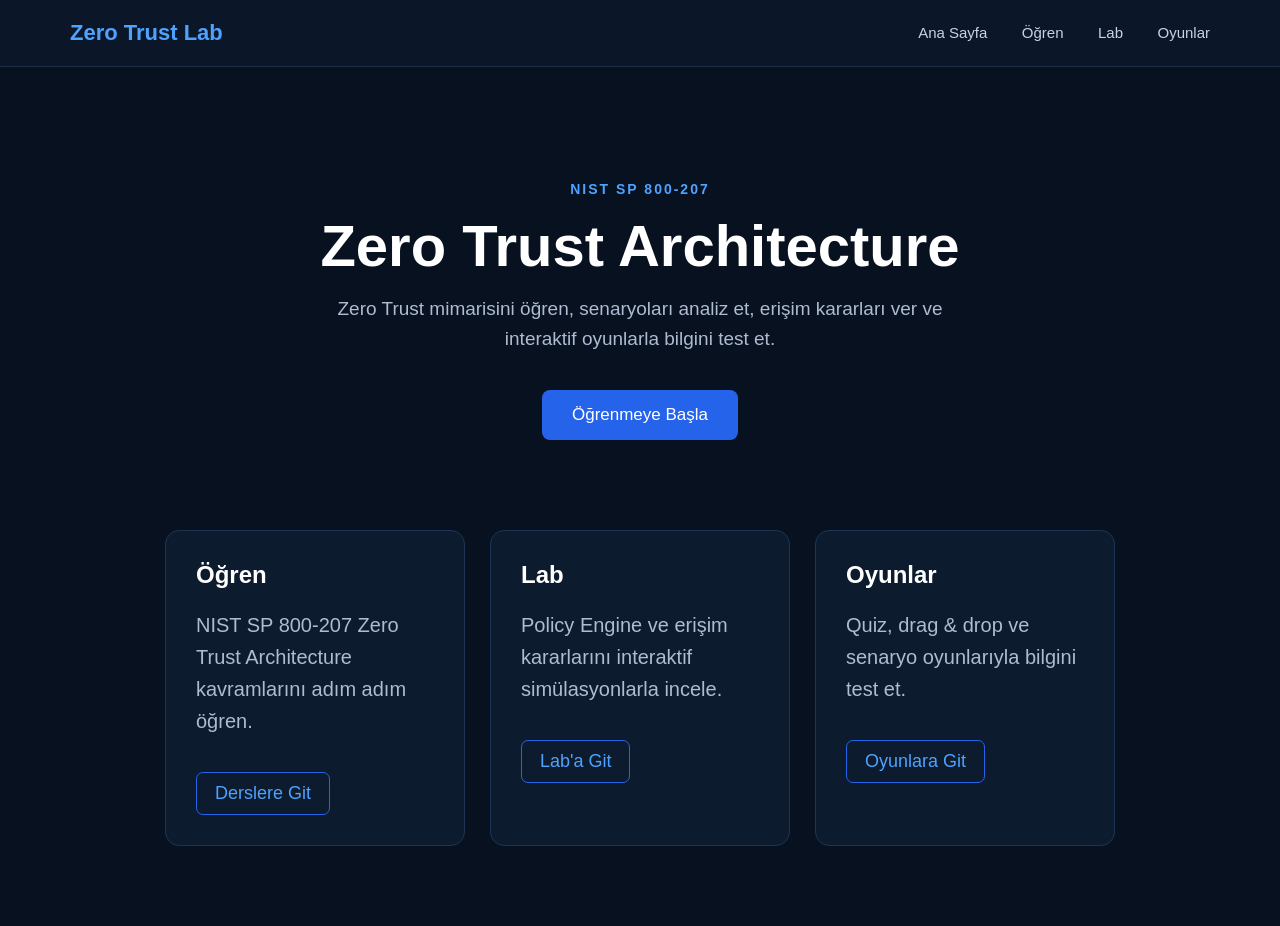
==== index.html @ 0c97331a "Initial Zero Trust Lab project" ====
<!DOCTYPE html>

<!--
    Bu dosya Zero Trust Lab uygulamamızın ana sayfasıdır.
    HTML, web sayfasının içeriğini ve yapısını oluşturur.
-->

<html lang="tr">

<head>

    <!-- Türkçe karakter desteği -->
    <meta charset="UTF-8">

    <!-- Mobil cihazlarda düzgün görünüm -->
    <meta name="viewport" content="width=device-width, initial-scale=1.0">

    <!-- Tarayıcı sekmesindeki isim -->
    <title>Zero Trust Lab</title>

    <!--
        HTML dosyamızı CSS dosyamıza bağlıyoruz.

        href="style.css"
        demek:

        Bu sayfanın tasarımını style.css dosyasından al.
    -->
    <link rel="stylesheet" href="style.css">

</head>

<body>

   <body>

    <!-- Üst menü -->
    <header class="navbar">

        <!-- Site logosu / adı -->
        <div class="logo">
            Zero Trust Lab
        </div>

        <!-- Menü bağlantıları -->
        <nav>
            <a href="index.html">Ana Sayfa</a>
            <a href="learn.html">Öğren</a>
            <a href="#">Lab</a>
            <a href="#">Oyunlar</a>
        </nav>

    </header>


    <!-- Ana giriş bölümü -->
    <main>

        <section class="hero">

            <!-- Küçük üst başlık -->
            <p class="hero-label">
                NIST SP 800-207
            </p>

            <!-- Ana başlık -->
            <h1>
                Zero Trust Architecture
            </h1>

            <!-- Açıklama -->
            <p class="hero-description">
                Zero Trust mimarisini öğren,
                senaryoları analiz et,
                erişim kararları ver
                ve interaktif oyunlarla bilgini test et.
            </p>

            <!-- Başlama butonu -->
            <button class="start-button">
                Öğrenmeye Başla
            </button>

        </section>


        <!-- Özellik kartları -->
        <section class="cards">

            <!-- Öğren kartı -->
            <div class="card">

                <h2>Öğren</h2>

                <p>
                    NIST SP 800-207 Zero Trust Architecture
                    kavramlarını adım adım öğren.
                </p>

                <button>
                    Derslere Git
                </button>

            </div>


            <!-- Lab kartı -->
            <div class="card">

                <h2>Lab</h2>

                <p>
                    Policy Engine ve erişim kararlarını
                    interaktif simülasyonlarla incele.
                </p>

                <button>
                    Lab'a Git
                </button>

            </div>


            <!-- Oyunlar kartı -->
            <div class="card">

                <h2>Oyunlar</h2>

                <p>
                    Quiz, drag & drop ve senaryo
                    oyunlarıyla bilgini test et.
                </p>

                <button>
                    Oyunlara Git
                </button>

            </div>

        </section>

    </main>
    <!--
   

</body>
</body>

</html>
---- style.css ----
/*
    Bu dosya web sitemizin tasarımını kontrol eder.

    CSS ile:
    - renkleri
    - yazı tiplerini
    - boyutları
    - boşlukları
    - butonları
    - sayfa yerleşimini

    değiştirebiliriz.
*/


/*
    body = sayfanın tamamı.

    Burada bütün sayfanın temel görünümünü değiştiriyoruz.
*/
body {

    /*
        Tarayıcının varsayılan kenar boşluğunu kaldırıyoruz.
    */
    margin: 0;

    /*
        Yazı tipi belirliyoruz.
    */
    font-family: Arial, sans-serif;

    /*
        Arka plan rengini koyu yapıyoruz.
    */
    background-color: #0b1120;

    /*
        Yazı rengini beyaz yapıyoruz.
    */
    color: white;

    /*
        Yazıları ortalıyoruz.
    */
    text-align: center;
}


/*
    Ana başlığımızın görünümü.
*/
h1 {

    /*
        Başlığın yazı boyutu.
    */
    font-size: 50px;

    /*
        Üstten biraz boşluk bırakıyoruz.
    */
    margin-top: 150px;
}


/*
    Paragraf tasarımı.
*/
p {

    /*
        Normal yazıdan biraz daha büyük.
    */
    font-size: 20px;

    /*
        Açık gri bir renk.
    */
    color: #b6c2d9;
}


/*
    Bütün button etiketlerini etkiler.
*/
button {

    /*
        Butonun içindeki boşluk.
    */
    padding: 15px 30px;

    /*
        Yazı büyüklüğü.
    */
    font-size: 18px;

    /*
        Buton arka planı.
    */
    background-color: #2563eb;

    /*
        Buton yazısı beyaz.
    */
    color: white;

    /*
        Varsayılan çerçeveyi kaldırıyoruz.
    */
    border: none;

    /*
        Köşeleri yuvarlatıyoruz.
    */
    border-radius: 8px;

    /*
        Mouse butonun üzerine gelince
        el işareti görünür.
    */
    cursor: pointer;
}

/*
    Tüm elementlerde boyut hesaplamasını
    daha düzenli hale getirir.
*/
* {
    box-sizing: border-box;
}


/*
    Sayfanın genel ayarları
*/
body {
    margin: 0;
    font-family: Arial, sans-serif;
    background-color: #07111f;
    color: white;
}


/*
    Üst menü
*/
.navbar {

    /*
        İçindeki elemanları yatay hizalar.
    */
    display: flex;

    /*
        Logo solda,
        menü sağda olur.
    */
    justify-content: space-between;

    /*
        Dikey olarak ortalar.
    */
    align-items: center;

    /*
        İç boşluk.
    */
    padding: 20px 70px;

    /*
        Hafif koyu arka plan.
    */
    background-color: #0b1729;

    /*
        Altına ince çizgi.
    */
    border-bottom: 1px solid #1c2d45;
}


/*
    Logo yazısı
*/
.logo {
    font-size: 22px;
    font-weight: bold;
    color: #4da3ff;
}


/*
    Menü linkleri
*/
.navbar nav a {

    /*
        Linklerin altındaki varsayılan çizgiyi kaldırır.
    */
    text-decoration: none;

    color: #c7d2e3;

    /*
        Linklerin arasında boşluk bırakır.
    */
    margin-left: 30px;

    font-size: 15px;
}


/*
    Mouse linkin üzerine geldiğinde
*/
.navbar nav a:hover {
    color: #4da3ff;
}


/*
    Ana giriş alanı
*/
.hero {

    /*
        İçeriği ortalar.
    */
    text-align: center;

    /*
        Üst-alt boşluk.
    */
    padding: 100px 20px 70px;
}


/*
    Küçük NIST etiketi
*/
.hero-label {
    color: #4da3ff;
    font-weight: bold;
    letter-spacing: 2px;
    font-size: 14px;
}


/*
    Büyük başlık
*/
.hero h1 {
    font-size: 58px;
    margin: 15px 0;
}


/*
    Ana açıklama
*/
.hero-description {

    /*
        Yazının çok fazla genişlemesini engeller.
    */
    max-width: 650px;

    /*
        Ortalar.
    */
    margin: 0 auto;

    font-size: 19px;
    line-height: 1.6;
    color: #aebbd0;
}


/*
    Ana başlama butonu
*/
.start-button {
    margin-top: 35px;
    padding: 15px 30px;
    font-size: 17px;
    background-color: #2563eb;
    color: white;
    border: none;
    border-radius: 8px;
    cursor: pointer;
}


/*
    Mouse buton üzerine gelince
*/
.start-button:hover {
    background-color: #1d4ed8;
}


/*
    Kartların bulunduğu alan
*/
.cards {

    /*
        Kartları yan yana getirir.
    */
    display: flex;

    /*
        Kartlar arasına boşluk koyar.
    */
    gap: 25px;

    /*
        Ortalar.
    */
    justify-content: center;

    /*
        Sayfanın kenarlarına boşluk verir.
    */
    padding: 20px 60px 80px;
}


/*
    Her bir kart
*/
.card {
    width: 300px;
    background-color: #0d1b2e;
    border: 1px solid #1d3553;
    border-radius: 14px;
    padding: 30px;
    text-align: left;

    /*
        Geçiş efekti.
        Hover sırasında hareket daha yumuşak olur.
    */
    transition: 0.3s;
}


/*
    Mouse kartın üzerine gelince
*/
.card:hover {

    /*
        Kartı biraz yukarı kaldırır.
    */
    transform: translateY(-8px);

    border-color: #2563eb;
}


/*
    Kart başlıkları
*/
.card h2 {
    margin-top: 0;
    font-size: 24px;
}


/*
    Kart açıklaması
*/
.card p {
    color: #aebbd0;
    line-height: 1.6;
}


/*
    Kartların içindeki butonlar
*/
.card button {
    margin-top: 15px;
    padding: 10px 18px;
    background-color: transparent;
    color: #4da3ff;
    border: 1px solid #2563eb;
    border-radius: 7px;
    cursor: pointer;
}


/*
    Kart butonlarında hover
*/
.card button:hover {
    background-color: #2563eb;
    color: white;
}

/*
    Öğren sayfasının ana alanı
*/
.learn-page {
    padding-bottom: 80px;
}


/*
    Öğren sayfasının başlığı
*/
.learn-header {
    text-align: center;
    padding: 70px 20px 50px;
}


/*
    Başlık boyutu
*/
.learn-header h1 {
    font-size: 42px;
    margin: 10px 0;
}


/*
    Başlığın altındaki açıklama
*/
.learn-header > p:last-child {
    color: #aebbd0;
    font-size: 18px;
}


/*
    Sol menü + sağ içerik alanı
*/
.learn-container {
    display: flex;

    /*
        İçeriğin çok geniş olmasını engelliyoruz.
    */
    max-width: 1200px;

    /*
        margin auto ile ekranın ortasına getiriyoruz.
    */
    margin: 0 auto;

    gap: 30px;

    padding: 0 30px;
}


/*
    Sol taraftaki eğitim menüsü
*/
.lesson-menu {
    width: 250px;

    /*
        İçerik aşağı doğru uzasa bile
        menünün üstte kalmasını sağlar.
    */
    position: sticky;

    top: 20px;

    /*
        Sticky özelliğinin düzgün çalışması için
        kendi yüksekliği kadar yer kaplamasını istiyoruz.
    */
    align-self: flex-start;

    background-color: #0d1b2e;

    border: 1px solid #1d3553;

    border-radius: 12px;

    padding: 20px;
}


/*
    Sol menü başlığı
*/
.lesson-menu h3 {
    margin-top: 0;
    color: white;
}


/*
    Sol menü bağlantıları
*/
.lesson-menu a {
    display: block;

    text-decoration: none;

    color: #aebbd0;

    padding: 12px 10px;

    border-radius: 7px;

    margin-bottom: 5px;
}


/*
    Mouse ile üzerine gelince
*/
.lesson-menu a:hover {
    background-color: #14263d;

    color: #4da3ff;
}


/*
    Sağ taraftaki ders alanı
*/
.lesson-content {
    flex: 1;
}


/*
    Her ders bölümü
*/
.lesson-card {
    background-color: #0d1b2e;

    border: 1px solid #1d3553;

    border-radius: 14px;

    padding: 35px;

    margin-bottom: 25px;
}


/*
    MODÜL 01 gibi küçük yazılar
*/
.lesson-number {
    color: #4da3ff;

    font-size: 13px;

    font-weight: bold;

    letter-spacing: 1.5px;
}


/*
    Ders başlığı
*/
.lesson-card h2 {
    font-size: 28px;

    margin-top: 10px;
}


/*
    Ders paragrafları
*/
.lesson-card p {
    color: #b6c2d9;

    line-height: 1.7;

    font-size: 16px;
}


/*
    Önemli kavram kutuları
*/
.concept-box {
    background-color: #101f34;

    border-left: 4px solid #2563eb;

    border-radius: 8px;

    padding: 20px;

    margin-top: 20px;
}


/*
    Karşılaştırma alanı
*/
.comparison {
    display: flex;

    gap: 20px;

    margin-top: 25px;
}


/*
    Karşılaştırma kutuları
*/
.comparison-box {
    flex: 1;

    background-color: #101f34;

    border: 1px solid #243a58;

    border-radius: 10px;

    padding: 20px;
}


/*
    Temel prensipler için grid sistemi
*/
.principle-grid {
    display: grid;

    /*
        İki sütun oluşturuyoruz.
    */
    grid-template-columns: repeat(2, 1fr);

    gap: 20px;

    margin-top: 25px;
}


/*
    Her prensip kutusu
*/
.principle-item {
    background-color: #101f34;

    border: 1px solid #243a58;

    border-radius: 10px;

    padding: 20px;
}


/*
    Mimari akış
*/
.architecture-flow {
    display: flex;

    align-items: center;

    justify-content: center;

    gap: 15px;

    margin-top: 30px;
}


/*
    PE → PA → PEP kontrol akışı
*/
.architecture-control {
    display: flex;

    flex-direction: column;

    align-items: center;

    gap: 10px;

    margin-top: 35px;
}


/*
    Mimari kutular
*/
.architecture-item {
    background-color: #14263d;

    border: 1px solid #2a405f;

    border-radius: 9px;

    padding: 15px 22px;

    font-weight: bold;
}


/*
    Önemli bileşenleri biraz farklı gösteriyoruz.
*/
.architecture-item.highlight {
    border-color: #2563eb;

    color: #6eb1ff;
}


/*
    Ok işaretleri
*/
.arrow {
    font-size: 25px;

    color: #4da3ff;
}


/*
    Küçük ekranlar için responsive tasarım.
*/
@media (max-width: 850px) {

    /*
        Sol menü ve ders içeriğini
        alt alta getiriyoruz.
    */
    .learn-container {
        flex-direction: column;
    }


    /*
        Menü artık ekranın tamamına yakın genişlikte.
    */
    .lesson-menu {
        width: 100%;

        position: static;
    }


    /*
        Prensipleri tek sütuna indiriyoruz.
    */
    .principle-grid {
        grid-template-columns: 1fr;
    }


    /*
        Karşılaştırma kutularını alt alta getiriyoruz.
    */
    .comparison {
        flex-direction: column;
    }


    /*
        Mimari akışı da küçük ekranlarda
        dikey hale getiriyoruz.
    */
    .architecture-flow {
        flex-direction: column;
    }
}

/*
    7 temel ilkenin bulunduğu grid alanı
*/
.tenet-grid {

    /*
        Kartları iki sütun halinde gösteriyoruz.
    */
    display: grid;

    grid-template-columns: repeat(2, 1fr);

    gap: 20px;

    margin-top: 30px;
}


/*
    Her temel ilkenin kartı
*/
.tenet-card {

    background-color: #101f34;

    border: 1px solid #243a58;

    border-radius: 12px;

    padding: 25px;

    /*
        Mouse üzerine geldiğinde yapılacak
        hareket için yumuşak geçiş sağlar.
    */
    transition: 0.3s;
}


/*
    Mouse kartın üzerine geldiğinde
*/
.tenet-card:hover {

    /*
        Kart biraz yukarı hareket eder.
    */
    transform: translateY(-6px);

    /*
        Kenarlık mavi olur.
    */
    border-color: #2563eb;
}


/*
    Kartların içindeki 01, 02, 03 gibi numaralar
*/
.tenet-number {

    color: #4da3ff;

    font-size: 14px;

    font-weight: bold;

    letter-spacing: 2px;

    margin-bottom: 12px;
}


/*
    Kart başlıkları
*/
.tenet-card h3 {

    font-size: 19px;

    line-height: 1.4;

    margin-top: 0;
}


/*
    Kart açıklamaları
*/
.tenet-card p {

    font-size: 15px;

    line-height: 1.6;

    color: #aebbd0;
}


/*
    Küçük ekranlarda kartları
    tek sütun haline getiriyoruz.
*/
@media (max-width: 850px) {

    .tenet-grid {

        grid-template-columns: 1fr;

    }

}

/*
    Hızlı kontrol sorusunun ana kutusu
*/
.quick-check {
    margin-top: 35px;

    background-color: #0a1829;

    border: 1px solid #2563eb;

    border-radius: 12px;

    padding: 25px;
}


/*
    Hızlı kontrol başlığı
*/
.quick-check h3 {
    margin-top: 0;

    color: #6eb1ff;
}


/*
    Cevap butonlarının bulunduğu alan
*/
.answer-buttons {
    display: flex;

    gap: 15px;

    margin-top: 20px;
}


/*
    Evet / Hayır butonları
*/
.answer-buttons button {
    padding: 12px 25px;

    background-color: #14263d;

    color: white;

    border: 1px solid #2563eb;

    border-radius: 8px;

    cursor: pointer;

    font-size: 15px;

    transition: 0.3s;
}


/*
    Mouse butonların üzerine geldiğinde
*/
.answer-buttons button:hover {
    background-color: #2563eb;
}


/*
    JavaScript tarafından oluşturulan
    sonuç kutusunun genel tasarımı.
*/
.result {
    margin-top: 20px;

    padding: 20px;

    border-radius: 10px;
}


/*
    Doğru cevap verilirse kullanılacak tasarım.
*/
.result.correct {
    background-color: rgba(34, 197, 94, 0.10);

    border: 1px solid #22c55e;
}


/*
    Doğru cevabın başlığı
*/
.result.correct strong {
    color: #4ade80;
}


/*
    Yanlış cevap verilirse kullanılacak tasarım.
*/
.result.wrong {
    background-color: rgba(239, 68, 68, 0.10);

    border: 1px solid #ef4444;
}


/*
    Yanlış cevabın başlığı
*/
.result.wrong > strong {
    color: #f87171;
}

/*
    Güven algoritmasında kullanılan
    bilgi kartlarının bulunduğu alan.
*/
.trust-inputs {

    /*
        CSS Grid kullanıyoruz.
        Üç eşit sütun oluşturur.
    */
    display: grid;

    grid-template-columns: repeat(3, 1fr);

    gap: 18px;

    margin-top: 30px;

    margin-bottom: 35px;
}


/*
    Kullanıcı, cihaz, kaynak vb.
    her bilgi türünün kartı.
*/
.trust-input-card {

    background-color: #101f34;

    border: 1px solid #243a58;

    border-radius: 12px;

    padding: 22px;

    transition: 0.3s;
}


/*
    Mouse kartın üzerine geldiğinde
    küçük bir hareket oluşturuyoruz.
*/
.trust-input-card:hover {

    transform: translateY(-5px);

    border-color: #2563eb;
}


/*
    Kartların üstündeki ikonlar.
*/
.trust-icon {

    font-size: 28px;

    display: block;

    margin-bottom: 12px;
}


/*
    Kart başlıkları.
*/
.trust-input-card h3 {

    margin-top: 0;

    font-size: 18px;
}


/*
    Kart açıklamaları.
*/
.trust-input-card p {

    font-size: 14px;

    line-height: 1.6;
}


/*
    Erişim kararının görsel olarak
    gösterildiği ana kutu.
*/
.decision-flow {

    background-color: #081525;

    border: 1px solid #243a58;

    border-radius: 14px;

    padding: 30px;

    margin-top: 30px;

    text-align: center;
}


/*
    Erişim karar akışındaki her adım.
*/
.decision-step {

    max-width: 550px;

    margin: 0 auto;

    background-color: #14263d;

    border: 1px solid #2a405f;

    border-radius: 9px;

    padding: 15px;

    font-weight: bold;
}


/*
    Politika Motorunu diğer adımlardan
    biraz daha belirgin gösteriyoruz.
*/
.decision-engine {

    border-color: #2563eb;

    color: #6eb1ff;
}


/*
    Aşağı yönlü oklar.
*/
.decision-arrow {

    color: #4da3ff;

    font-size: 25px;

    margin: 8px 0;
}


/*
    İzin ve reddet sonuçlarını
    yan yana yerleştiriyoruz.
*/
.decision-results {

    display: flex;

    justify-content: center;

    gap: 20px;

    margin-top: 10px;
}


/*
    İzin ver sonucu.
*/
.decision-allow {

    flex: 1;

    max-width: 260px;

    padding: 18px;

    border-radius: 9px;

    border: 1px solid #22c55e;

    background-color: rgba(34, 197, 94, 0.10);

    color: #4ade80;

    font-weight: bold;
}


/*
    Reddet sonucu.
*/
.decision-deny {

    flex: 1;

    max-width: 260px;

    padding: 18px;

    border-radius: 9px;

    border: 1px solid #ef4444;

    background-color: rgba(239, 68, 68, 0.10);

    color: #f87171;

    font-weight: bold;
}


/*
    ALLOW ve DENY yazılarını
    alt satırda daha küçük gösteriyoruz.
*/
.decision-results small {

    display: block;

    margin-top: 5px;

    font-size: 11px;
}


/*
    Tablet ve telefonlarda üç sütun
    fazla sıkışacağı için tek sütun yapıyoruz.
*/
@media (max-width: 850px) {

    .trust-inputs {

        grid-template-columns: 1fr;

    }


    .decision-results {

        flex-direction: column;

        align-items: center;

    }

}

/*
    MODÜL 10
    Politika Motorunun bilgi kaynakları
*/


/*
    Tüm bilgi kaynağı kartlarını
    içerisinde tutan ana grid alanı.
*/
.source-grid {

    /*
        CSS Grid kullanıyoruz.

        repeat(2, 1fr):
        alanı iki eşit sütuna böler.
    */
    display: grid;

    grid-template-columns: repeat(2, 1fr);

    /*
        Kartlar arasındaki boşluk.
    */
    gap: 18px;

    margin-top: 30px;

    margin-bottom: 35px;
}


/*
    Her bir bilgi kaynağının kartı.
*/
.source-card {

    background-color: #101f34;

    border: 1px solid #243a58;

    border-radius: 12px;

    padding: 22px;

    /*
        Hover efektinin yumuşak
        gerçekleşmesini sağlar.
    */
    transition: 0.3s;
}


/*
    Mouse kartın üzerine geldiğinde
    küçük bir hareket oluşturuyoruz.
*/
.source-card:hover {

    transform: translateY(-5px);

    border-color: #2563eb;
}


/*
    Kartların üstündeki ikonlar.
*/
.source-icon {

    display: block;

    font-size: 30px;

    margin-bottom: 12px;
}


/*
    Bilgi kaynağı başlıkları.
*/
.source-card h3 {

    margin-top: 0;

    font-size: 18px;

    line-height: 1.5;
}


/*
    Bilgi kaynağı açıklamaları.
*/
.source-card p {

    font-size: 14px;

    line-height: 1.6;
}


/*
    Bilgi kaynaklarının Politika Motoruna
    ulaştığı akış kutusu.
*/
.source-flow {

    background-color: #081525;

    border: 1px solid #243a58;

    border-radius: 14px;

    padding: 30px;

    margin-top: 30px;

    text-align: center;
}


/*
    CDM, Kimlik, SIEM gibi küçük
    bilgi kaynağı kutularını tutar.
*/
.source-flow-inputs {

    display: flex;

    flex-wrap: wrap;

    justify-content: center;

    gap: 10px;

    margin-top: 25px;
}


/*
    Akış içerisindeki her küçük
    bilgi kaynağı etiketi.
*/
.source-flow-inputs span {

    background-color: #14263d;

    border: 1px solid #2a405f;

    border-radius: 8px;

    padding: 10px 15px;

    color: #b6c2d9;

    font-size: 13px;
}


/*
    Küçük ekranlarda iki sütun
    fazla dar olacağı için kartları
    tek sütuna indiriyoruz.
*/
@media (max-width: 850px) {

    .source-grid {

        grid-template-columns: 1fr;

    }

}
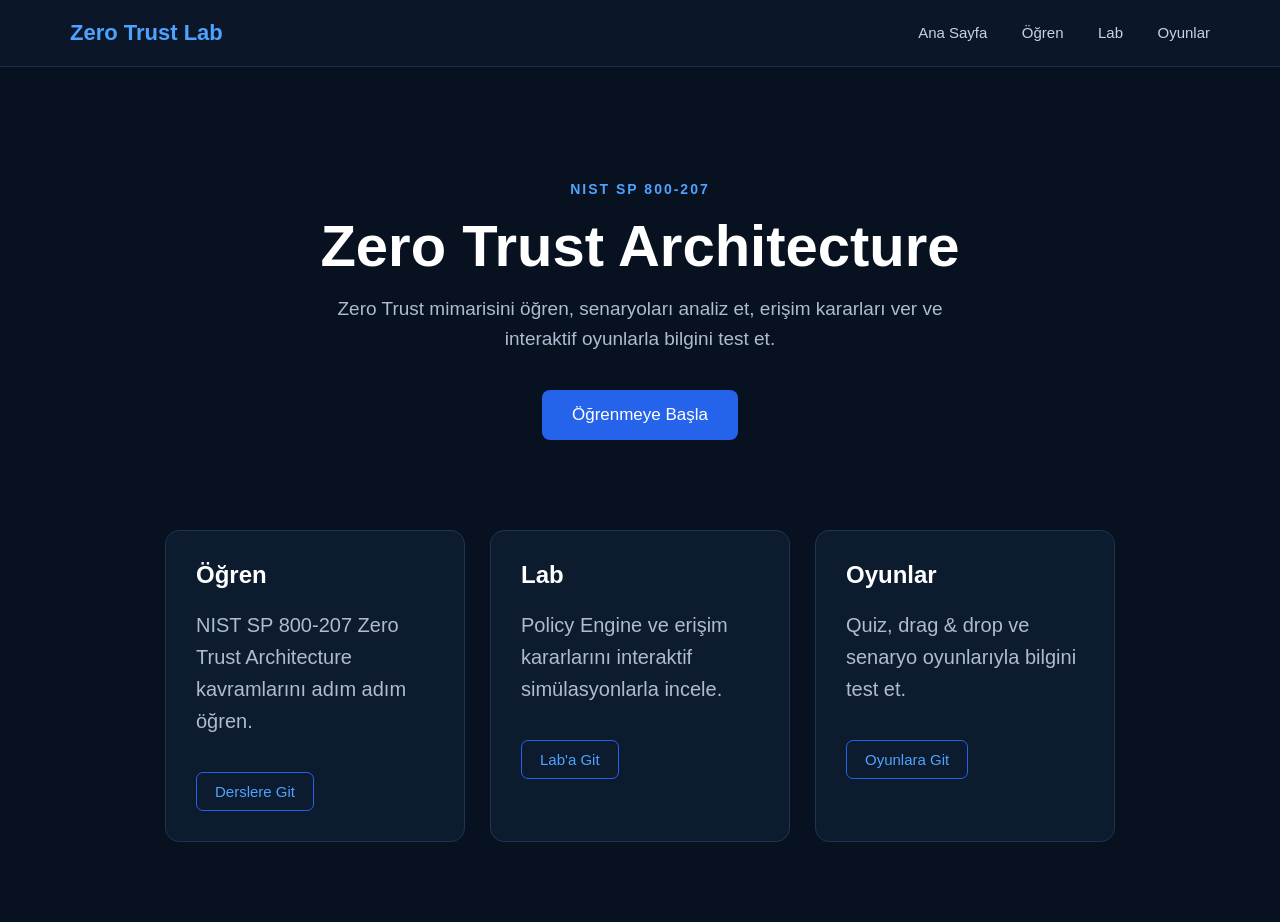
==== commit 7c312990: "Complete Zero Trust access flow ordering game" ====
--- a/index.html
+++ b/index.html
@@ -1,15 +1,11 @@
 <!DOCTYPE html>
 
-<!--
-    Bu dosya Zero Trust Lab uygulamamızın ana sayfasıdır.
-    HTML, web sayfasının içeriğini ve yapısını oluşturur.
--->
 
 <html lang="tr">
 
 <head>
 
-    <!-- Türkçe karakter desteği -->
+   
     <meta charset="UTF-8">
 
     <!-- Mobil cihazlarda düzgün görünüm -->
@@ -19,10 +15,7 @@
     <title>Zero Trust Lab</title>
 
     <!--
-        HTML dosyamızı CSS dosyamıza bağlıyoruz.
-
-        href="style.css"
-        demek:
+       
 
         Bu sayfanın tasarımını style.css dosyasından al.
     -->
@@ -30,7 +23,7 @@
 
 </head>
 
-<body>
+
 
    <body>
 
@@ -46,8 +39,8 @@
         <nav>
             <a href="index.html">Ana Sayfa</a>
             <a href="learn.html">Öğren</a>
-            <a href="#">Lab</a>
-            <a href="#">Oyunlar</a>
+            <a href="lab.html">Lab</a>
+            <a href="games.html">Oyunlar</a>
         </nav>
 
     </header>
@@ -76,10 +69,9 @@
                 ve interaktif oyunlarla bilgini test et.
             </p>
 
-            <!-- Başlama butonu -->
-            <button class="start-button">
-                Öğrenmeye Başla
-            </button>
+            <a href="learn.html" class="start-button">
+            Öğrenmeye Başla
+            </a>
 
         </section>
 
@@ -97,9 +89,9 @@
                     kavramlarını adım adım öğren.
                 </p>
 
-                <button>
-                    Derslere Git
-                </button>
+               <a href="learn.html" class="card-button">
+              Derslere Git
+                </a>
 
             </div>
 
@@ -114,9 +106,9 @@
                     interaktif simülasyonlarla incele.
                 </p>
 
-                <button>
-                    Lab'a Git
-                </button>
+                <a href="lab.html" class="card-button">
+                Lab'a Git
+                </a>
 
             </div>
 
@@ -131,19 +123,16 @@
                     oyunlarıyla bilgini test et.
                 </p>
 
-                <button>
-                    Oyunlara Git
-                </button>
+                <a href="games.html" class="card-button">
+                Oyunlara Git
+                </a>
 
             </div>
 
         </section>
 
-    </main>
-    <!--
-   
+       </main>
 
-</body>
 </body>
 
 </html>
--- a/style.css
+++ b/style.css
@@ -1,23 +1,7 @@
-/*
-    Bu dosya web sitemizin tasarımını kontrol eder.
-
-    CSS ile:
-    - renkleri
-    - yazı tiplerini
-    - boyutları
-    - boşlukları
-    - butonları
-    - sayfa yerleşimini
-
-    değiştirebiliriz.
-*/
-
-
-/*
-    body = sayfanın tamamı.
-
-    Burada bütün sayfanın temel görünümünü değiştiriyoruz.
-*/
+
+
+
+
 body {
 
     /*
@@ -279,17 +263,34 @@
 
 
 /*
-    Ana başlama butonu
+    Ana sayfadaki büyük başlangıç butonu.
 */
 .start-button {
+
+    display: inline-block;
+
     margin-top: 35px;
+
     padding: 15px 30px;
+
     font-size: 17px;
+
     background-color: #2563eb;
+
     color: white;
+
     border: none;
+
     border-radius: 8px;
+
+    /*
+        Bağlantının alt çizgisini kaldırıyoruz.
+    */
+    text-decoration: none;
+
     cursor: pointer;
+
+    transition: 0.3s;
 }
 
 
@@ -1432,4 +1433,3389 @@
 
     }
 
+}
+
+/*
+    MODÜL 11
+    Erişim kararının adımlarını gösteren alan.
+*/
+.access-decision-flow {
+
+    background-color: #081525;
+
+    border: 1px solid #243a58;
+
+    border-radius: 14px;
+
+    padding: 30px;
+
+    margin-top: 30px;
+}
+
+
+/*
+    Erişim kararındaki her aşama.
+*/
+.access-step {
+
+    display: flex;
+
+    align-items: center;
+
+    gap: 20px;
+
+    max-width: 700px;
+
+    margin: 0 auto;
+
+    padding: 20px;
+
+    background-color: #101f34;
+
+    border: 1px solid #243a58;
+
+    border-radius: 12px;
+
+    text-align: left;
+}
+
+
+/*
+    1, 2, 3, 4 şeklindeki
+    adım numaraları.
+*/
+.access-step-number {
+
+    /*
+        flex-shrink: 0 sayesinde
+        sayı kutusunun küçülmesini engelliyoruz.
+    */
+    flex-shrink: 0;
+
+    display: flex;
+
+    align-items: center;
+
+    justify-content: center;
+
+    width: 45px;
+
+    height: 45px;
+
+    border-radius: 50%;
+
+    background-color: #14263d;
+
+    border: 1px solid #2563eb;
+
+    color: #6eb1ff;
+
+    font-weight: bold;
+}
+
+
+/*
+    Adım başlıkları.
+*/
+.access-step h3 {
+
+    margin: 0 0 8px;
+
+    font-size: 18px;
+}
+
+
+/*
+    Adımların açıklamaları.
+*/
+.access-step p {
+
+    margin: 0;
+
+    font-size: 14px;
+
+    line-height: 1.6;
+}
+
+
+/*
+    Politika Motorunun karar verdiği
+    adımı biraz daha belirgin gösteriyoruz.
+*/
+.access-step-engine {
+
+    border-color: #2563eb;
+
+    background-color: #0d2038;
+}
+
+
+/*
+    Örnek senaryo alanı.
+*/
+.example-scenario {
+
+    margin-top: 35px;
+
+    padding: 25px;
+
+    background-color: #081525;
+
+    border: 1px solid #243a58;
+
+    border-radius: 14px;
+}
+
+
+/*
+    Senaryodaki kullanıcı, rol, MFA
+    gibi bilgileri kartlar halinde gösteriyoruz.
+*/
+.scenario-information {
+
+    display: grid;
+
+    grid-template-columns: repeat(3, 1fr);
+
+    gap: 15px;
+
+    margin-top: 20px;
+}
+
+
+/*
+    Her senaryo bilgisinin kutusu.
+*/
+.scenario-information div {
+
+    background-color: #101f34;
+
+    border: 1px solid #243a58;
+
+    border-radius: 10px;
+
+    padding: 16px;
+}
+
+
+/*
+    Kullanıcı, Rol, MFA gibi
+    küçük başlıklar.
+*/
+.scenario-information span {
+
+    display: block;
+
+    color: #7f91aa;
+
+    font-size: 12px;
+
+    margin-bottom: 7px;
+}
+
+
+/*
+   Senaryo için 
+   gerçek değerler.
+*/
+.scenario-information strong {
+
+    color: white;
+
+    font-size: 14px;
+}
+
+
+/*
+    Küçük ekranlarda senaryo bilgilerini
+    tek sütuna indiriyoruz.
+*/
+@media (max-width: 850px) {
+
+    .scenario-information {
+
+        grid-template-columns: 1fr;
+
+    }
+
+}
+
+
+
+/*
+    Lab sayfasının tamamı.
+*/
+.lab-page {
+
+    padding-bottom: 80px;
+}
+
+
+/*
+    Lab sayfasının üst başlık alanı.
+*/
+.lab-header {
+
+    text-align: center;
+
+    padding: 70px 20px 50px;
+}
+
+
+/*
+    Lab ana başlığı.
+*/
+.lab-header h1 {
+
+    font-size: 44px;
+
+    margin: 10px 0 15px;
+}
+
+
+/*
+    Lab başlığının altındaki açıklama.
+*/
+.lab-header > p:last-child {
+
+    max-width: 700px;
+
+    margin: 0 auto;
+
+    color: #aebbd0;
+
+    font-size: 17px;
+
+    line-height: 1.7;
+}
+
+
+/*
+    Lab araçlarının bulunduğu alan.
+
+    CSS Grid ile üç sütun oluşturuyoruz.
+*/
+.lab-tools {
+
+    display: grid;
+
+    grid-template-columns: repeat(3, 1fr);
+
+    gap: 22px;
+
+    max-width: 1200px;
+
+    margin: 0 auto;
+
+    padding: 20px 30px 70px;
+}
+
+
+/*
+    Her bir Lab aracının kartı.
+*/
+.lab-tool-card {
+
+    background-color: #0d1b2e;
+
+    border: 1px solid #1d3553;
+
+    border-radius: 14px;
+
+    padding: 28px;
+
+    text-align: left;
+
+    /*
+        Kart hover olduğunda geçişin
+        yumuşak görünmesini sağlar.
+    */
+    transition: 0.3s;
+}
+
+
+/*
+    Mouse kartın üzerine geldiğinde.
+*/
+.lab-tool-card:hover {
+
+    transform: translateY(-7px);
+
+    border-color: #2563eb;
+}
+
+
+/*
+    Kartların üzerindeki büyük ikon.
+*/
+.lab-tool-icon {
+
+    font-size: 32px;
+
+    margin-bottom: 20px;
+}
+
+
+/*
+    LAB 01, LAB 02 gibi küçük etiketler.
+*/
+.lab-tool-label {
+
+    display: block;
+
+    color: #4da3ff;
+
+    font-size: 12px;
+
+    font-weight: bold;
+
+    letter-spacing: 1.5px;
+
+    margin-bottom: 10px;
+}
+
+
+/*
+    Lab kartlarının başlıkları.
+*/
+.lab-tool-card h2 {
+
+    font-size: 21px;
+
+    line-height: 1.5;
+
+    margin-top: 0;
+}
+
+
+/*
+    Lab kartlarının açıklamaları.
+*/
+.lab-tool-card p {
+
+    font-size: 14px;
+
+    line-height: 1.7;
+
+    color: #aebbd0;
+}
+
+
+/*
+    Lab kartlarının butonları.
+*/
+.lab-tool-button {
+
+    margin-top: 15px;
+
+    padding: 11px 18px;
+
+    background-color: transparent;
+
+    color: #4da3ff;
+
+    border: 1px solid #2563eb;
+
+    border-radius: 8px;
+
+    font-size: 14px;
+
+    cursor: pointer;
+
+    transition: 0.3s;
+}
+
+
+/*
+    Lab butonlarının hover durumu.
+*/
+.lab-tool-button:hover {
+
+    background-color: #2563eb;
+
+    color: white;
+}
+
+
+/*
+    Lab'ın çalışma mantığını anlatan
+    ikinci ana bölüm.
+*/
+.lab-info {
+
+    max-width: 1100px;
+
+    margin: 0 auto;
+
+    padding: 40px 30px;
+
+    text-align: center;
+
+    background-color: #0b1729;
+
+    border: 1px solid #1d3553;
+
+    border-radius: 16px;
+}
+
+
+/*
+    Öğren → Uygula → Analiz Et başlığı.
+*/
+.lab-info h2 {
+
+    margin-top: 5px;
+
+    font-size: 30px;
+}
+
+
+/*
+    Üç işlem adımını yan yana gösteriyoruz.
+*/
+.lab-process {
+
+    display: flex;
+
+    align-items: center;
+
+    justify-content: center;
+
+    gap: 20px;
+
+    margin-top: 35px;
+}
+
+
+/*
+    Her bir işlem adımı.
+*/
+.lab-process-step {
+
+    flex: 1;
+
+    background-color: #101f34;
+
+    border: 1px solid #243a58;
+
+    border-radius: 12px;
+
+    padding: 22px;
+
+    min-height: 180px;
+}
+
+
+/*
+    01, 02, 03 numaraları.
+*/
+.lab-process-step > span {
+
+    color: #4da3ff;
+
+    font-size: 13px;
+
+    font-weight: bold;
+
+    letter-spacing: 2px;
+}
+
+
+/*
+    Adım başlıkları.
+*/
+.lab-process-step h3 {
+
+    margin: 12px 0 8px;
+}
+
+
+/*
+    Adım açıklamaları.
+*/
+.lab-process-step p {
+
+    font-size: 14px;
+
+    line-height: 1.6;
+
+    color: #aebbd0;
+}
+
+
+/*
+    Adımlar arasındaki ok.
+*/
+.lab-process-arrow {
+
+    color: #4da3ff;
+
+    font-size: 28px;
+
+    font-weight: bold;
+}
+
+
+/*
+    Tablet ve telefon tasarımı.
+*/
+@media (max-width: 900px) {
+
+    /*
+        Üç Lab kartını tek sütuna indiriyoruz.
+    */
+    .lab-tools {
+
+        grid-template-columns: 1fr;
+    }
+
+
+    /*
+        İşlem adımlarını da alt alta getiriyoruz.
+    */
+    .lab-process {
+
+        flex-direction: column;
+    }
+
+
+    /*
+        Yatay ok yerine aşağı yönlü
+        bir görünüm sağlıyoruz.
+    */
+    .lab-process-arrow {
+
+        transform: rotate(90deg);
+    }
+
+
+    .lab-process-step {
+
+        width: 100%;
+    }
+
+}
+
+/*
+    =====================================================
+    POLICY ENGINE SIMULATOR
+    =====================================================
+*/
+
+
+/*
+    Politika Motoru sayfasının genel alanı.
+*/
+.policy-engine-page {
+
+    /*
+        Sayfanın en altında biraz boşluk bırakıyoruz.
+    */
+    padding-bottom: 80px;
+}
+
+
+/*
+    Simülatör sayfasının üst başlık alanı.
+*/
+.policy-engine-header {
+
+    text-align: center;
+
+    padding: 70px 20px 40px;
+}
+
+
+/*
+    Sayfanın ana başlığı.
+*/
+.policy-engine-header h1 {
+
+    /*
+        Genel h1 kuralımızdan bağımsız olarak
+        bu sayfadaki başlığın boyutunu belirliyoruz.
+    */
+    font-size: 42px;
+
+    margin: 10px 0;
+}
+
+
+/*
+    Başlığın altındaki açıklama.
+*/
+.policy-engine-header > p:last-child {
+
+    max-width: 750px;
+
+    margin: 0 auto;
+
+    font-size: 17px;
+
+    line-height: 1.7;
+
+    color: #aebbd0;
+}
+
+
+/*
+    Simülatör formunun bulunduğu ana bölüm.
+*/
+.simulator-container {
+
+    /*
+        İçeriğin ekranın tamamına yayılmasını engelliyoruz.
+    */
+    max-width: 850px;
+
+    /*
+        Sağ ve soldaki auto değeri kutuyu ortalar.
+    */
+    margin: 0 auto;
+
+    padding: 0 30px;
+}
+
+
+/*
+    Formu tuttuğumuz ana kart.
+*/
+.simulator-form-card {
+
+    background-color: #0d1b2e;
+
+    border: 1px solid #1d3553;
+
+    border-radius: 14px;
+
+    padding: 35px;
+
+    text-align: left;
+}
+
+
+/*
+    Form kartının ana başlığı.
+*/
+.simulator-form-card h2 {
+
+    margin-top: 0;
+
+    font-size: 27px;
+}
+
+
+/*
+    Form kartının açıklaması.
+*/
+.simulator-form-card > p {
+
+    font-size: 16px;
+
+    line-height: 1.6;
+}
+
+
+/*
+    Her label + select grubunun
+    kendi alanı.
+*/
+.form-group {
+
+    /*
+        Grupların arasında boşluk bırakıyoruz.
+    */
+    margin-top: 22px;
+}
+
+
+/*
+    Form alanlarının başlıkları.
+*/
+.form-group label {
+
+    /*
+        Label normalde satır içi elementtir.
+        block yaptığımızda kendi satırını kaplar.
+    */
+    display: block;
+
+    margin-bottom: 9px;
+
+    font-size: 15px;
+
+    font-weight: bold;
+
+    color: #dbe7f7;
+}
+
+
+/*
+    Açılır seçim kutuları.
+*/
+.form-group select {
+
+    width: 100%;
+
+    padding: 13px 14px;
+
+    background-color: #101f34;
+
+    color: white;
+
+    border: 1px solid #2a405f;
+
+    border-radius: 8px;
+
+    font-size: 15px;
+
+    cursor: pointer;
+}
+
+
+/*
+    Kullanıcı seçim kutusuna tıkladığında
+    kenarlığını belirgin hale getiriyoruz.
+*/
+.form-group select:focus {
+
+    outline: none;
+
+    border-color: #4da3ff;
+}
+
+
+/*
+    Değerlendirme butonu.
+*/
+#evaluate-button {
+
+    width: 100%;
+
+    margin-top: 28px;
+
+    background-color: #2563eb;
+}
+
+
+/*
+    Butonun üzerine gelindiğinde.
+*/
+#evaluate-button:hover {
+
+    background-color: #1d4ed8;
+}
+
+
+/*
+    NIST ile örnek kurum politikalarını
+    birbirinden ayıran bilgi kutusu.
+*/
+.simulator-note {
+
+    margin-top: 30px;
+
+    padding: 20px;
+
+    background-color: #101f34;
+
+    border-left: 4px solid #4da3ff;
+
+    border-radius: 8px;
+}
+
+
+/*
+    Bilgi kutusunun başlığı.
+*/
+.simulator-note strong {
+
+    color: #6eb1ff;
+}
+
+
+/*
+    Bilgi kutusundaki paragraflar.
+*/
+.simulator-note p {
+
+    font-size: 14px;
+
+    line-height: 1.6;
+}
+
+/*
+    Form alanlarının altında gösterilen
+    küçük açıklama metinleri.
+*/
+.form-help-text {
+
+    /*
+        Normal form yazısından daha küçük
+        görünmesini sağlıyoruz.
+    */
+    font-size: 13px;
+
+    /*
+        Açık gri renk kullanıyoruz.
+        Böylece ana form etiketinden daha az dikkat çeker.
+    */
+    color: #8fa3bf;
+
+    /*
+        Select kutusu ile açıklama arasında
+        biraz boşluk bırakıyoruz.
+    */
+    margin-top: 8px;
+
+    /*
+        Satırlar çok sıkışmasın.
+    */
+    line-height: 1.5;
+}
+
+/*
+    =====================================================
+    POLİTİKA MOTORU SONUÇ DETAYLARI
+    =====================================================
+*/
+
+
+/*
+    Sonuç kutusundaki ana başlık.
+*/
+#policy-result h3 {
+
+    margin-top: 0;
+
+    margin-bottom: 18px;
+
+    font-size: 16px;
+
+    letter-spacing: 1.5px;
+
+    color: #cbd5e1;
+}
+
+
+/*
+    Kullanıcının seçtiği erişim bilgilerinin
+    bulunduğu bölüm.
+*/
+.decision-details {
+
+    margin-top: 20px;
+
+    padding: 18px;
+
+    background-color: rgba(0, 0, 0, 0.15);
+
+    border-radius: 8px;
+}
+
+
+/*
+    Detay bölümündeki her satır.
+*/
+.decision-details p {
+
+    margin: 8px 0;
+
+    font-size: 14px;
+}
+
+
+/*
+    Kullanıcı Rolü, MFA, Cihaz gibi
+    başlıkların daha belirgin görünmesini sağlar.
+*/
+.decision-details p strong {
+
+    color: white;
+}
+
+
+/*
+    Kararın nedenini gösterdiğimiz bölüm.
+*/
+.decision-reason {
+
+    margin-top: 20px;
+}
+
+
+/*
+    "Karar Nedeni" ve "Reddetme Nedenleri"
+    başlıklarının görünümü.
+*/
+.decision-reason h4 {
+
+    margin-bottom: 10px;
+
+    font-size: 15px;
+
+    color: white;
+}
+
+/*
+    =====================================================
+    POLİTİKA MOTORU - KULLANIM REHBERİ
+    =====================================================
+*/
+
+
+/*
+    Rehber bölümünün ana kutusu.
+*/
+.lab-guide {
+
+    max-width: 1000px;
+
+    margin: 0 auto 35px;
+
+    padding: 30px;
+
+    background-color: #0d1b2e;
+
+    border: 1px solid #1d3553;
+
+    border-radius: 14px;
+
+    text-align: left;
+}
+
+
+/*
+    Rehber ana başlığı.
+*/
+.lab-guide h2 {
+
+    margin-top: 10px;
+
+    margin-bottom: 10px;
+
+    font-size: 26px;
+}
+
+
+/*
+    Başlığın altındaki açıklama.
+*/
+.lab-guide-description {
+
+    font-size: 15px;
+
+    line-height: 1.6;
+
+    margin-bottom: 25px;
+}
+
+
+/*
+    Üç adımı yan yana gösteriyoruz.
+*/
+.lab-guide-steps {
+
+    display: grid;
+
+    grid-template-columns: repeat(3, 1fr);
+
+    gap: 18px;
+}
+
+
+/*
+    Her bir rehber adımı.
+*/
+.lab-guide-step {
+
+    background-color: #101f34;
+
+    border: 1px solid #243a58;
+
+    border-radius: 10px;
+
+    padding: 20px;
+}
+
+
+/*
+    01, 02, 03 numaraları.
+*/
+.guide-number {
+
+    color: #4da3ff;
+
+    font-size: 13px;
+
+    font-weight: bold;
+
+    letter-spacing: 2px;
+}
+
+
+/*
+    Adım başlıkları.
+*/
+.lab-guide-step h3 {
+
+    margin: 10px 0;
+
+    font-size: 18px;
+}
+
+
+/*
+    Adım açıklamaları.
+*/
+.lab-guide-step p {
+
+    margin: 0;
+
+    font-size: 14px;
+
+    line-height: 1.6;
+}
+
+
+/*
+    Küçük ekranlarda adımları
+    alt alta gösteriyoruz.
+*/
+@media (max-width: 850px) {
+
+    .lab-guide-steps {
+
+        grid-template-columns: 1fr;
+    }
+
+}
+
+/*
+    =====================================================
+    HAZIR TEST SENARYOLARI
+    =====================================================
+*/
+
+
+/*
+    Hazır senaryoların bulunduğu ana alan.
+*/
+.preset-scenarios {
+
+    max-width: 1000px;
+
+    margin: 0 auto 35px;
+
+    padding: 30px;
+
+    background-color: #0d1b2e;
+
+    border: 1px solid #1d3553;
+
+    border-radius: 14px;
+
+    text-align: left;
+}
+
+
+/*
+    Hazır senaryo bölümünün başlığı.
+*/
+.preset-scenarios h2 {
+
+    margin-top: 10px;
+
+    margin-bottom: 10px;
+
+    font-size: 26px;
+}
+
+
+/*
+    Başlığın altındaki kısa açıklama.
+*/
+.preset-description {
+
+    font-size: 15px;
+
+    line-height: 1.6;
+
+    margin-bottom: 22px;
+}
+
+
+/*
+    Senaryo butonlarını yan yana getiriyoruz.
+*/
+.preset-scenario-buttons {
+
+    display: flex;
+
+    gap: 15px;
+
+    flex-wrap: wrap;
+}
+
+/*
+    Hazır senaryo butonları.
+*/
+.preset-scenario-buttons button {
+
+    padding: 11px 16px;
+
+    background-color: #14263d;
+
+    color: #cbd5e1;
+
+    border: 1px solid #2a405f;
+
+    border-radius: 8px;
+
+    font-size: 14px;
+
+    cursor: pointer;
+
+    transition: 0.3s;
+}
+
+
+/*
+    Mouse butonun üzerine geldiğinde.
+*/
+.preset-scenario-buttons button:hover {
+
+    border-color: #2563eb;
+
+    color: white;
+
+    background-color: #19304d;
+}
+
+/*
+    =====================================================
+    FORM İŞLEM BUTONLARI
+    =====================================================
+*/
+
+
+/*
+    Değerlendir ve Sıfırla butonlarını
+    aynı satırda göstermek için kullanıyoruz.
+*/
+.form-action-buttons {
+
+    display: flex;
+
+    gap: 12px;
+
+    margin-top: 20px;
+}
+
+/*
+    Formu Sıfırla butonu.
+
+    Ana işlem butonundan daha az dikkat çekmesi
+    için koyu ve sade bir tasarım kullanıyoruz.
+*/
+#reset-button {
+
+    background-color: #14263d;
+
+    color: #cbd5e1;
+
+    border: 1px solid #2a405f;
+}
+
+
+/*
+    Mouse üzerine geldiğinde.
+*/
+#reset-button:hover {
+
+    background-color: #1b304a;
+
+    border-color: #4da3ff;
+
+    color: white;
+}
+
+@media (max-width: 600px) {
+
+    .form-action-buttons {
+
+        flex-direction: column;
+    }
+
+}
+
+/*
+    =====================================================
+    LAB 02 - POLİTİKA OLUŞTURUCU
+    =====================================================
+*/
+
+
+/*
+    Politika Oluşturucu sayfasının genel alanı.
+*/
+.policy-builder-page {
+
+    /*
+        Sayfanın en altında biraz boşluk bırakıyoruz.
+    */
+    padding-bottom: 80px;
+}
+
+
+/*
+    LAB 02 sayfasının üst başlık alanı.
+*/
+.policy-builder-header {
+
+    /*
+        Başlıkları yatay olarak ortalıyoruz.
+    */
+    text-align: center;
+
+    /*
+        Üstten ve alttan boşluk bırakıyoruz.
+    */
+    padding: 70px 20px 40px;
+}
+
+
+/*
+    Politika Oluşturucu sayfasının ana başlığı.
+*/
+.policy-builder-header h1 {
+
+    font-size: 42px;
+
+    margin: 10px 0;
+}
+
+
+/*
+    Ana başlığın altındaki açıklama.
+*/
+.policy-builder-header > p:last-child {
+
+    /*
+        Açıklamanın çok genişlemesini engelliyoruz.
+    */
+    max-width: 750px;
+
+    /*
+        Sağ ve sol auto değeriyle ortalıyoruz.
+    */
+    margin: 0 auto;
+
+    font-size: 17px;
+
+    line-height: 1.7;
+
+    color: #aebbd0;
+}
+
+
+/*
+    =====================================================
+    LAB 02 - POLİTİKA OLUŞTURUCU FORMU
+    =====================================================
+*/
+
+
+/*
+    Politika adı için kullandığımız
+    metin kutusunun görünümü.
+*/
+.form-group input {
+
+    /*
+        Form kartının kullanılabilir bütün
+        genişliğini kaplar.
+    */
+    width: 100%;
+
+    /*
+        Kutunun içindeki yazıyla kenarlar
+        arasında boşluk oluşturur.
+    */
+    padding: 13px 14px;
+
+    /*
+        LAB 01 seçim kutularıyla aynı
+        koyu arka plan rengini kullanıyoruz.
+    */
+    background-color: #101f34;
+
+    color: white;
+
+    border: 1px solid #2a405f;
+
+    border-radius: 8px;
+
+    font-size: 15px;
+}
+
+
+/*
+    Kullanıcı input alanına tıkladığında
+    kenarlığı mavi hale getiriyoruz.
+*/
+.form-group input:focus {
+
+    outline: none;
+
+    border-color: #4da3ff;
+}
+
+
+/*
+    Politika oluşturma butonu.
+*/
+#create-policy-button {
+
+    width: 100%;
+
+    margin-top: 28px;
+
+    background-color: #2563eb;
+}
+
+
+/*
+    Mouse butonun üzerine geldiğinde.
+*/
+#create-policy-button:hover {
+
+    background-color: #1d4ed8;
+}
+
+
+/*
+    =====================================================
+    LAB 02 - OLUŞTURULAN POLİTİKA KARTI
+    =====================================================
+*/
+
+
+/*
+    JavaScript tarafından oluşturulan
+    politika kartının ana görünümü.
+*/
+.created-policy-card {
+
+    margin-top: 30px;
+
+    padding: 25px;
+
+    background-color: #101f34;
+
+    border: 1px solid #2a405f;
+
+    border-radius: 10px;
+}
+
+
+/*
+    "OLUŞTURULAN POLİTİKA" küçük etiketi.
+*/
+.created-policy-label {
+
+    margin: 0;
+
+    color: #4da3ff;
+
+    font-size: 12px;
+
+    font-weight: bold;
+
+    letter-spacing: 1.5px;
+}
+
+
+/*
+    Kullanıcının verdiği politika adı.
+*/
+.created-policy-card h3 {
+
+    margin-top: 10px;
+
+    margin-bottom: 20px;
+
+    font-size: 23px;
+
+    color: white;
+}
+
+
+/*
+    Politikanın MFA ve cihaz koşullarının
+    bulunduğu bölüm.
+*/
+.policy-conditions {
+
+    margin-top: 20px;
+
+    padding: 18px;
+
+    background-color: rgba(0, 0, 0, 0.15);
+
+    border-radius: 8px;
+}
+
+
+.policy-conditions h4 {
+
+    margin-top: 0;
+
+    margin-bottom: 12px;
+
+    color: white;
+}
+
+
+.policy-conditions p {
+
+    margin: 8px 0;
+
+    font-size: 14px;
+}
+
+
+/*
+    Politika kararının bulunduğu bölüm.
+*/
+.policy-decision {
+
+    margin-top: 20px;
+}
+
+
+.policy-decision h4 {
+
+    margin-bottom: 10px;
+
+    color: white;
+}
+
+
+.policy-decision strong {
+
+    color: #6eb1ff;
+
+    font-size: 17px;
+}
+
+/* LAB 02 - Seçenekleri sıfırlama butonu */
+#reset-policy-button {
+    margin-top: 10px;
+    padding: 12px 20px;
+    border: 1px solid #64748b;
+    border-radius: 8px;
+    background-color: transparent;
+    color: #cbd5e1;
+    cursor: pointer;
+    font-size: 15px;
+}
+
+/* Fare butonun üzerine geldiğinde görünümü değiştirir. */
+#reset-policy-button:hover {
+    background-color: #334155;
+}
+
+
+/* =====================================================
+   LAB 03 - ERİŞİM SENARYOLARI
+   ===================================================== */
+
+
+/*
+    LAB 03 sayfasının genel alanı.
+*/
+.access-scenarios-page {
+    padding-bottom: 80px;
+}
+
+
+/*
+    LAB 03 üst başlık alanı.
+*/
+.access-scenarios-header {
+    text-align: center;
+    padding: 70px 20px 50px;
+}
+
+
+/*
+    LAB 03 ana başlığı.
+*/
+.access-scenarios-header h1 {
+    font-size: 42px;
+    margin: 10px 0;
+}
+
+
+/*
+    Başlığın altındaki açıklama.
+*/
+.access-scenarios-header > p:last-child {
+    color: #aebbd0;
+    font-size: 18px;
+}
+
+
+/*
+    Senaryoların bulunduğu ana alan.
+*/
+.access-scenario-container {
+
+    max-width: 900px;
+
+    /*
+        margin: 0 auto;
+        alanı yatay olarak ortalar.
+    */
+    margin: 50px auto 0;
+
+    padding: 0 30px;
+}
+
+
+/*
+    Senaryo alanının ana başlığı.
+*/
+.access-scenario-container > h2 {
+    font-size: 30px;
+    margin-top: 10px;
+}
+
+
+/*
+    Her bir erişim senaryosunun kartı.
+*/
+.access-scenario-card {
+
+    background-color: #0d1b2e;
+
+    border: 1px solid #1d3553;
+
+    border-radius: 14px;
+
+    padding: 30px;
+
+    margin-top: 30px;
+
+    text-align: left;
+}
+
+
+/*
+    SENARYO 01 gibi küçük etiketi.
+*/
+.scenario-number {
+
+    color: #4da3ff;
+
+    font-size: 13px;
+
+    font-weight: bold;
+
+    letter-spacing: 1.5px;
+}
+
+
+/*
+    Senaryo başlığı.
+*/
+.access-scenario-card h3 {
+
+    font-size: 26px;
+
+    margin: 10px 0 15px;
+}
+
+
+/*
+    Senaryonun kısa açıklaması.
+*/
+.scenario-description {
+
+    font-size: 17px;
+
+    line-height: 1.6;
+}
+
+
+/*
+    Kullanıcı, MFA, cihaz, kaynak ve risk
+    bilgilerinin bulunduğu alan.
+*/
+.scenario-details {
+
+    background-color: #091522;
+
+    border: 1px solid #1d3553;
+
+    border-radius: 10px;
+
+    padding: 20px;
+
+    margin-top: 25px;
+}
+
+
+/*
+    Senaryo bilgilerindeki paragraflar.
+*/
+.scenario-details p {
+
+    font-size: 16px;
+
+    margin: 10px 0;
+}
+
+
+/*
+    Kullanıcının karar vereceği bölüm.
+*/
+.scenario-question {
+
+    margin-top: 25px;
+
+    padding-top: 20px;
+
+    border-top: 1px solid #1d3553;
+}
+
+
+/*
+    Soru başlığı.
+*/
+.scenario-question h4 {
+
+    font-size: 19px;
+
+    margin-bottom: 20px;
+}
+
+
+/*
+    ALLOW ve DENY butonlarını yan yana getiren alan.
+*/
+.scenario-buttons {
+
+    display: flex;
+
+    gap: 15px;
+}
+
+
+/*
+    Senaryo butonları.
+*/
+.scenario-buttons button {
+
+    flex: 1;
+
+    padding: 13px;
+
+    font-size: 16px;
+}
+
+
+/*
+    =====================================================
+    LAB 03 - SENARYO SONUÇLARINI SIFIRLAMA
+    =====================================================
+*/
+
+
+/*
+    Sıfırlama butonunun bulunduğu alan.
+*/
+.scenario-reset-area {
+
+    text-align: center;
+
+    margin-top: 35px;
+}
+
+
+/*
+    Sıfırlama butonu.
+*/
+.scenario-reset-area button {
+
+    background-color: transparent;
+
+    color: #4da3ff;
+
+    border: 1px solid #2563eb;
+
+    padding: 12px 22px;
+
+    font-size: 15px;
+
+    border-radius: 8px;
+
+    cursor: pointer;
+}
+
+
+/*
+    Mouse butonun üzerine geldiğinde
+    arka plan rengini değiştiriyoruz.
+*/
+.scenario-reset-area button:hover {
+
+    background-color: #2563eb;
+
+    color: white;
+}
+
+/*
+    =====================================================
+    OYUNLAR SAYFASI
+    =====================================================
+*/
+
+
+/*
+    Oyunlar sayfasının genel alanı.
+*/
+.games-page {
+    padding-bottom: 80px;
+}
+
+
+/*
+    Oyunlar sayfasının üst başlık bölümü.
+*/
+.games-header {
+
+    text-align: center;
+
+    padding: 70px 20px 50px;
+}
+
+
+/*
+    Ana başlık.
+*/
+.games-header h1 {
+
+    font-size: 42px;
+
+    margin: 10px 0;
+}
+
+
+/*
+    Başlığın altındaki açıklama.
+*/
+.games-header > p:last-child {
+
+    max-width: 700px;
+
+    margin: 0 auto;
+
+    color: #aebbd0;
+
+    font-size: 18px;
+
+    line-height: 1.6;
+}
+
+
+/*
+    Üç oyun kartının bulunduğu alan.
+*/
+.game-cards {
+
+    display: flex;
+
+    justify-content: center;
+
+    gap: 25px;
+
+    max-width: 1200px;
+
+    margin: 0 auto;
+
+    padding: 20px 30px;
+}
+
+
+/*
+    Her oyun için kullanılan kart.
+*/
+.game-card {
+
+    width: 340px;
+
+    background-color: #0d1b2e;
+
+    border: 1px solid #1d3553;
+
+    border-radius: 14px;
+
+    padding: 30px;
+
+    text-align: left;
+
+    transition: 0.3s;
+}
+
+
+/*
+    Mouse kartın üzerine geldiğinde
+    kart biraz yukarı hareket eder.
+*/
+.game-card:hover {
+
+    transform: translateY(-8px);
+
+    border-color: #2563eb;
+}
+
+
+/*
+    Kartın üstündeki emoji / ikon.
+*/
+.game-icon {
+
+    font-size: 35px;
+
+    margin-bottom: 20px;
+}
+
+
+/*
+    OYUN 01 gibi küçük etiket.
+*/
+.game-label {
+
+    color: #4da3ff;
+
+    font-size: 13px;
+
+    font-weight: bold;
+
+    letter-spacing: 1.5px;
+}
+
+
+/*
+    Oyun kartının başlığı.
+*/
+.game-card h2 {
+
+    font-size: 23px;
+
+    margin: 12px 0;
+}
+
+
+/*
+    Oyun açıklaması.
+*/
+.game-card p {
+
+    font-size: 16px;
+
+    line-height: 1.6;
+}
+
+
+/*
+    Oyun başlatma butonları.
+*/
+.game-card button {
+
+    margin-top: 15px;
+
+    width: 100%;
+
+    padding: 12px;
+
+    font-size: 15px;
+}
+
+/* =====================================================
+   OYUN 01 - ZERO TRUST BİLGİ TESTİ
+   ===================================================== */
+
+
+/*
+    Quiz sayfasının ana alanı.
+
+    padding-bottom:
+    Sayfanın alt kısmında boşluk bırakır.
+*/
+.quiz-page {
+    padding-bottom: 80px;
+}
+
+
+/*
+    Quiz sayfasının üst başlık alanı.
+*/
+.quiz-header {
+    text-align: center;
+    padding: 70px 20px 40px;
+}
+
+
+/*
+    Quiz ana başlığının boyutu.
+*/
+.quiz-header h1 {
+    font-size: 42px;
+    margin: 10px 0;
+}
+
+
+/*
+    Başlığın altındaki açıklama metni.
+*/
+.quiz-header > p:last-child {
+    max-width: 650px;
+    margin: 0 auto;
+    color: #aebbd0;
+    line-height: 1.6;
+}
+
+
+/* =====================================================
+   QUIZ KARTI
+   ===================================================== */
+
+
+/*
+    Sorunun ve cevapların bulunduğu ana kart.
+*/
+.quiz-container {
+
+    /*
+        Kartın çok fazla genişlemesini engeller.
+    */
+    max-width: 800px;
+
+    /*
+        Kartı yatay olarak ortalar.
+    */
+    margin: 0 auto;
+
+    /*
+        Kartın iç kısmında boşluk bırakır.
+    */
+    padding: 35px;
+
+    /*
+        Koyu kart arka planı.
+    */
+    background-color: #0d1b2e;
+
+    /*
+        Kartın çevresindeki ince çerçeve.
+    */
+    border: 1px solid #1d3553;
+
+    /*
+        Kart köşelerini yuvarlatır.
+    */
+    border-radius: 14px;
+
+    /*
+        Kart içindeki yazıları sola hizalar.
+    */
+    text-align: left;
+}
+
+
+/* =====================================================
+   SORU NUMARASI VE SKOR
+   ===================================================== */
+
+
+/*
+    Soru numarası ile skoru aynı satırda gösteriyoruz.
+*/
+.quiz-status {
+
+    /*
+        Flexbox:
+        Elemanları düzenli şekilde yan yana yerleştirmemizi sağlar.
+    */
+    display: flex;
+
+    /*
+        İlk elemanı sola,
+        ikinci elemanı sağa gönderir.
+    */
+    justify-content: space-between;
+
+    /*
+        Dikey olarak aynı hizaya getirir.
+    */
+    align-items: center;
+
+    /*
+        Soru ile arasında boşluk bırakır.
+    */
+    margin-bottom: 30px;
+
+    /*
+        Yazıyı belirginleştirir.
+    */
+    font-weight: bold;
+
+    color: #4da3ff;
+}
+
+
+/* =====================================================
+   SORU
+   ===================================================== */
+
+
+/*
+    Quiz sorusunun görünümü.
+*/
+#quiz-question {
+
+    font-size: 26px;
+
+    line-height: 1.5;
+
+    margin-bottom: 30px;
+}
+
+
+/* =====================================================
+   CEVAP BUTONLARI
+   ===================================================== */
+
+
+/*
+    Cevap butonlarını tutan alan.
+*/
+.quiz-answers {
+
+    /*
+        Cevapları dikey olarak alt alta sıralıyoruz.
+    */
+    display: flex;
+
+    flex-direction: column;
+
+    /*
+        Butonların arasında boşluk bırakır.
+    */
+    gap: 15px;
+}
+
+
+/*
+    Yalnızca quiz cevap butonlarını etkiler.
+*/
+.quiz-answers button {
+
+    /*
+        Yazıları sola hizalıyoruz.
+    */
+    text-align: left;
+
+    padding: 16px 20px;
+
+    background-color: #101f34;
+
+    color: #dbe7f5;
+
+    border: 1px solid #29425f;
+
+    border-radius: 8px;
+
+    font-size: 16px;
+
+    cursor: pointer;
+
+    /*
+        Hover efektinin daha yumuşak
+        görünmesini sağlar.
+    */
+    transition: 0.2s;
+}
+
+
+/*
+    Kullanıcı cevap seçeneğinin üzerine
+    mouse ile geldiğinde.
+*/
+.quiz-answers button:hover {
+
+    border-color: #4da3ff;
+
+    background-color: #142a46;
+
+    /*
+        Butonu çok hafif sağa kaydırır.
+    */
+    transform: translateX(4px);
+}
+
+
+/* =====================================================
+   OYUNLAR SAYFASI - OYUN BUTONU
+   ===================================================== */
+
+
+/*
+    games.html içinde <button> yerine <a> kullandığımız
+    Quiz'i Başlat bağlantısının buton gibi görünmesini sağlar.
+*/
+.game-button {
+
+    display: inline-block;
+
+    margin-top: 15px;
+
+    padding: 12px 20px;
+
+    background-color: #2563eb;
+
+    color: white;
+
+    text-decoration: none;
+
+    border-radius: 8px;
+
+    font-size: 16px;
+
+    transition: 0.2s;
+}
+
+
+/*
+    Mouse bağlantının üzerine geldiğinde.
+*/
+.game-button:hover {
+
+    background-color: #1d4ed8;
+}
+
+/* =====================================================
+   QUIZ SONUÇ MESAJLARI
+   ===================================================== */
+
+
+/*
+    Doğru veya yanlış cevap sonrasında
+    gösterilecek sonuç kutusunun ortak görünümü.
+*/
+#quiz-result {
+    margin-top: 25px;
+}
+
+
+/*
+    Sonuç kutusunun temel tasarımı.
+*/
+#quiz-result .result {
+    padding: 18px 20px;
+    border-radius: 10px;
+    line-height: 1.6;
+}
+
+
+/*
+    Doğru cevap kutusu.
+*/
+#quiz-result .correct {
+    background-color: rgba(34, 197, 94, 0.12);
+    border: 1px solid #22c55e;
+}
+
+
+/*
+    Yanlış cevap kutusu.
+*/
+#quiz-result .wrong {
+    background-color: rgba(239, 68, 68, 0.12);
+    border: 1px solid #ef4444;
+}
+
+
+/*
+    Sonuç başlığını biraz daha belirgin yapar.
+*/
+#quiz-result strong {
+    font-size: 18px;
+}
+
+
+/*
+    Sonuç açıklamasının alt boşluğunu kaldırır.
+*/
+#quiz-result p {
+    margin-bottom: 0;
+    font-size: 16px;
+}
+
+/* =====================================================
+   QUIZ - SONRAKİ SORU BUTONU
+   ===================================================== */
+
+
+/*
+    Sonraki Soru / Sonucu Gör butonu.
+
+    Başlangıçta gizlidir.
+*/
+#next-question-button {
+    display: none;
+
+    margin-top: 25px;
+
+    padding: 12px 22px;
+
+    background-color: #2563eb;
+
+    color: white;
+
+    border: none;
+
+    border-radius: 8px;
+
+    font-size: 16px;
+
+    cursor: pointer;
+}
+
+
+/*
+    JavaScript "show" sınıfını eklediğinde
+    buton görünür olur.
+*/
+#next-question-button.show {
+    display: inline-block;
+}
+
+
+/*
+    Mouse butonun üzerine geldiğinde
+    biraz daha koyu görünür.
+*/
+#next-question-button:hover {
+    background-color: #1d4ed8;
+}
+
+/* =====================================================
+   QUIZ BİTİŞ EKRANI
+   ===================================================== */
+
+
+/*
+    Quiz tamamlandığında gösterilen
+    final sonuç kartı.
+*/
+.quiz-final-result {
+    text-align: center;
+
+    /*
+        Kartın üst-alt ve sağ-sol iç boşluğunu artırıyoruz.
+        Böylece içerik dip dibe görünmez.
+    */
+    padding: 40px 35px;
+
+    background-color: #101f34;
+
+    border: 1px solid #29425f;
+
+    border-radius: 12px;
+
+    /*
+        Sonuç kartını üst bölümden biraz ayırıyoruz.
+    */
+    margin-top: 30px;
+}
+
+
+/*
+    Kullanıcının 5 üzerinden aldığı skor.
+*/
+.quiz-final-result h2 {
+    margin: 0 0 20px;
+
+    font-size: 42px;
+
+    color: #4da3ff;
+}
+
+
+/*
+    Sonuç açıklaması.
+*/
+.quiz-final-result p {
+    max-width: 600px;
+
+    /*
+        Açıklamayı ortalıyoruz ve
+        butonla arasına daha fazla boşluk koyuyoruz.
+    */
+    margin: 0 auto 30px;
+
+    font-size: 17px;
+
+    line-height: 1.7;
+}
+
+
+/*
+    Quiz'i Tekrar Başlat butonu.
+*/
+.quiz-final-result button {
+    margin-top: 5px;
+
+    padding: 14px 24px;
+
+    font-size: 16px;
+}
+
+
+/*
+    =====================================================
+    OYUN 02 - ANA EŞLEŞTİRME ALANI
+    =====================================================
+*/
+.matching-game-container {
+
+    /*
+        Grid kullanarak oyun alanını
+        iki sütuna ayırıyoruz.
+    */
+    display: grid;
+
+    /*
+        İki eşit genişlikte sütun oluşturuyoruz.
+
+        1fr = kullanılabilir alanın bir parçası.
+        1fr 1fr = alanı iki eşit parçaya böl.
+    */
+    grid-template-columns: 1fr 1fr;
+
+    /*
+        Bileşenler ile görevler arasındaki boşluk.
+    */
+    gap: 40px;
+
+    /*
+        Oyun alanının aşırı genişlemesini engelliyoruz.
+    */
+    max-width: 1100px;
+
+    /*
+        Alanı sayfanın ortasına getiriyoruz.
+    */
+    margin: 0 auto;
+
+    /*
+        Kenarlardan ve alttan boşluk.
+    */
+     padding: 20px 40px 80px;
+}
+
+
+/*
+    =====================================================
+    OYUN 02 - BİLEŞEN KARTLARI
+    =====================================================
+*/
+
+
+/*
+    Sürüklenecek bileşen kartlarının görünümü.
+*/
+.matching-card {
+
+    /*
+        Koyu kart arka planı.
+    */
+    background-color: #0d1b2e;
+
+    /*
+        Kartın etrafına ince çerçeve ekliyoruz.
+    */
+    border: 1px solid #2563eb;
+
+    /*
+        Köşeleri yuvarlatıyoruz.
+    */
+    border-radius: 10px;
+
+    /*
+        Kartın içindeki yazı ile kenarlar
+        arasında boşluk bırakıyoruz.
+    */
+    padding: 20px;
+
+    /*
+        Kartların birbirine yapışmasını engeller.
+    */
+    margin-bottom: 15px;
+
+    /*
+        Yazıyı ortalıyoruz.
+    */
+    text-align: center;
+}
+
+
+/*
+    =====================================================
+    OYUN 02 - BIRAKMA ALANLARI
+    =====================================================
+*/
+
+
+/*
+    Kullanıcının bileşenleri bırakacağı alanlar.
+*/
+.matching-drop-zone {
+
+    /*
+        Bırakma alanını kartlardan biraz farklı
+        göstermek için daha koyu arka plan kullanıyoruz.
+    */
+    background-color: #0b1729;
+
+    /*
+        Kesikli çerçeve, buranın bir bırakma alanı
+        olduğunu görsel olarak anlatır.
+    */
+    border: 2px dashed #4da3ff;
+
+    /*
+        Köşeleri yuvarlatıyoruz.
+    */
+    border-radius: 10px;
+
+    /*
+        İçeride boşluk oluşturuyoruz.
+    */
+    padding: 20px;
+
+    /*
+        Alanların birbirine yapışmasını engelliyoruz.
+    */
+   margin-bottom: 30px;
+
+    /*
+        Bırakma alanlarının çok küçük görünmesini engeller.
+    */
+    min-height: 90px;
+
+    /*
+        İçeriği dikey olarak daha dengeli göstermek için.
+    */
+    display: flex;
+
+    /*
+        İçeriği dikey eksende ortalar.
+    */
+    align-items: center;
+
+    /*
+        İçeriği yatay eksende ortalar.
+    */
+    justify-content: center;
+}
+
+
+
+/*
+    Bileşenler ve Görevler başlıkları.
+*/
+.matching-components h3,
+.matching-tasks h3 {
+
+    margin-bottom: 20px;
+
+    color: #4da3ff;
+
+    font-size: 22px;
+}
+
+
+
+/*
+    Kart bir bırakma alanının üzerine geldiğinde
+    alanı görsel olarak vurguluyoruz.
+*/
+.matching-drop-zone.drag-over {
+
+    border-color: #60a5fa;
+
+    background-color: #10294a;
+
+    /*
+        Alanı çok hafif büyüterek
+        kullanıcıya görsel geri bildirim veriyoruz.
+    */
+    transform: scale(1.02);
+
+}
+
+
+
+
+/*
+    Kart sürüklenirken kullanılan görünüm.
+*/
+.matching-card.dragging {
+
+    opacity: 0.85;
+
+}
+
+
+/*
+    Sürükleme sırasında görünen
+    özel küçük kart.
+*/
+.custom-drag-image {
+
+    position: absolute;
+
+    top: -1000px;
+
+    left: -1000px;
+
+    padding: 12px 20px;
+
+    background-color: #0d1b2e;
+
+    border: 1px solid #4da3ff;
+
+    border-radius: 8px;
+
+    color: white;
+
+    font-size: 15px;
+
+    font-weight: bold;
+
+    white-space: nowrap;
+}
+
+/*
+    Doğru eşleşmeden sonra görev kutusunun içindeki
+    görev metni ve bileşen kartını alt alta düzenliyoruz.
+*/
+.matching-drop-zone.correct-match {
+
+    /*
+        İçerikleri alt alta göstermek için flex kullanıyoruz.
+    */
+    display: flex;
+
+    /*
+        Elemanları dikey sıraya koyuyoruz.
+    */
+    flex-direction: column;
+
+    /*
+        İçerikler arasına boşluk ekliyoruz.
+    */
+    gap: 15px;
+
+    /*
+        İçeriği ortalıyoruz.
+    */
+    align-items: center;
+
+    /*
+        Dikey ortalamayı koruyoruz.
+    */
+    justify-content: center;
+
+    /*
+        Doğru eşleşme görünümü.
+    */
+    border: 2px solid #22c55e;
+
+    background-color: #0f2a22;
+}
+
+
+/*
+    Doğru eşleşmeden sonra görev kutusunun içine
+    taşınan bileşen kartının görünümü.
+*/
+.matching-drop-zone .matching-card {
+
+    /*
+        Kutunun tamamını kaplamasını sağlıyoruz.
+    */
+    width: 100%;
+
+    /*
+        Alt boşluğu kaldırıyoruz.
+        Çünkü artık eski listedeki gibi kartlar
+        alt alta durmuyor.
+    */
+    margin-bottom: 0;
+
+    /*
+        Doğru eşleşmede yeşil tonlu çerçeve kullanıyoruz.
+    */
+    border-color: #22c55e;
+
+    /*
+        Biraz daha kompakt görünmesi için.
+    */
+    padding: 14px;
+}
+
+/*
+    Görev kutusundaki açıklama metni.
+*/
+.matching-drop-zone > p {
+
+    /*
+        Varsayılan paragraf boşluğunu azaltıyoruz.
+    */
+    margin: 0;
+
+    /*
+        Metni ortalıyoruz.
+    */
+    text-align: center;
+
+    /*
+        Okunabilirlik.
+    */
+    line-height: 1.5;
+
+    font-size: 17px;
+}
+
+
+/*
+    =====================================================
+    OYUN 02 - YANLIŞ EŞLEŞTİRME
+    =====================================================
+*/
+
+.matching-drop-zone.wrong-match {
+
+    /*
+        Yanlış görev kutusunu kırmızı yapıyoruz.
+    */
+    border: 2px solid #ef4444;
+
+    background-color: #2a1218;
+}
+
+
+/*
+    Yanlış eşleştirme mesajının görünümü.
+*/
+#matching-result-1 .result.wrong,
+#matching-result-2 .result.wrong,
+#matching-result-3 .result.wrong {
+
+    margin-top: 10px;
+
+    padding: 15px;
+
+    border: 1px solid #ef4444;
+
+    border-radius: 8px;
+
+    background-color: #2a1218;
+
+    text-align: left;
+}
+
+
+/*
+    =====================================================
+    OYUN 02 - SONUÇ ALANLARI ARASI BOŞLUK
+    =====================================================
+*/
+
+/*
+    Her görevin altındaki doğru / yanlış sonuç alanına
+    alttan boşluk veriyoruz.
+
+    Böylece mesaj kutusu bir sonraki göreve yapışmaz.
+*/
+#matching-result-1,
+#matching-result-2,
+#matching-result-3 {
+
+    margin-bottom: 30px;
+}
+
+/*
+    =====================================================
+    OYUN 02 - OYUN REHBER KARTI
+    =====================================================
+*/
+
+/* =====================================================
+   OYUN 02 - NASIL OYNANIR REHBERİ
+   ===================================================== */
+
+
+/*
+    Rehberin ana kartı.
+*/
+.matching-game-info {
+
+    max-width: 950px;
+
+    margin: 10px auto 25px;
+
+    padding: 20px 24px;
+
+    background-color: #0d1b2e;
+
+    border: 1px solid #1d3553;
+
+    border-radius: 12px;
+
+    text-align: center;
+}
+
+
+.matching-game-info h2 {
+
+    margin: 6px 0 8px;
+
+    font-size: 24px;
+}
+
+
+.matching-guide-description {
+
+    max-width: 650px;
+
+    margin: 0 auto;
+
+    font-size: 14px;
+
+    line-height: 1.5;
+}
+
+
+.matching-guide-steps {
+
+    display: flex;
+
+    align-items: center;
+
+    justify-content: center;
+
+    gap: 12px;
+
+    margin-top: 18px;
+}
+
+
+.matching-guide-step {
+
+    flex: 1;
+
+    /*
+        Önceki 155px değerini kaldırıyoruz.
+        Kartların gereksiz yere uzun olmasını engeller.
+    */
+    min-height: 115px;
+
+    padding: 14px;
+}
+
+
+.matching-guide-number {
+
+    font-size: 12px;
+}
+
+
+.matching-guide-step h3 {
+
+    margin: 8px 0 5px;
+
+    font-size: 16px;
+}
+
+
+.matching-guide-step p {
+
+    margin: 0;
+
+    font-size: 12px;
+
+    line-height: 1.45;
+}
+
+
+.matching-guide-arrow {
+
+    font-size: 22px;
+}
+
+/*
+    OYUN 02 sonuç mesajlarını daha kompakt yapıyoruz.
+    Böylece sayfa gereksiz yere fazla uzamaz.
+*/
+#matching-result-1 .result,
+#matching-result-2 .result,
+#matching-result-3 .result {
+
+    padding: 10px 14px;
+
+    margin-top: 8px;
+
+    margin-bottom: 12px;
+
+}
+
+
+/*
+    Sonuç mesajlarının içindeki açıklamayı
+    biraz küçültüyoruz.
+*/
+#matching-result-1 .result p,
+#matching-result-2 .result p,
+#matching-result-3 .result p {
+
+    margin: 6px 0 0;
+
+    font-size: 13px;
+
+    line-height: 1.4;
+
+}
+
+
+/*
+    Görevler arasında yeterli boşluk bırakıyoruz
+    ama sayfayı gereksiz yere uzatmıyoruz.
+*/
+.matching-drop-zone {
+
+    margin-bottom: 18px;
+}
+
+
+/*
+    Sonuç alanının altında da küçük bir boşluk.
+*/
+#matching-result-1,
+#matching-result-2,
+#matching-result-3 {
+
+    margin-bottom: 18px;
+}
+
+
+
+/* =====================================================
+   OYUN 02 - TEKRAR BAŞLAT ALANI
+   ===================================================== */
+
+
+/*
+    Tekrar başlat butonunun bulunduğu alan.
+*/
+.matching-restart-area {
+
+    /*
+        Butonu yatay olarak ortalıyoruz.
+    */
+    display: flex;
+
+    justify-content: center;
+
+    align-items: center;
+
+    /*
+        Oyun alanına çok uzak olmamasını sağlıyoruz.
+    */
+    margin: 5px 0 15px;
+
+    min-height: 50px;
+}
+
+
+/*
+    Oyun başlangıcında buton görünmez.
+    JavaScript üç görevde eşleştirme yapıldığında
+    display değerini block olarak değiştirecek.
+*/
+#matching-restart-button {
+
+    display: none;
+
+    padding: 12px 24px;
+
+    font-size: 15px;
+
+    font-weight: bold;
+
+    background-color: #2563eb;
+
+    color: white;
+
+    border: 1px solid #4da3ff;
+
+    border-radius: 8px;
+
+    cursor: pointer;
+}
+
+
+/*
+    Fare butonun üzerine geldiğinde
+    biraz daha koyu görünmesini sağlıyoruz.
+*/
+#matching-restart-button:hover {
+
+    background-color: #1d4ed8;
+}
+
+/*
+    =====================================================
+    ANA SAYFA - KART BAĞLANTI BUTONLARI
+    =====================================================
+*/
+
+/*
+    Derslere Git, Lab'a Git ve Oyunlara Git
+    bağlantılarını buton görünümüne getiriyoruz.
+*/
+.card-button {
+
+    /*
+        <a> etiketi normalde satır içi bir elemandır.
+        inline-block sayesinde padding ve buton
+        görünümü daha düzgün çalışır.
+    */
+    display: inline-block;
+
+    margin-top: 15px;
+
+    padding: 10px 18px;
+
+    background-color: transparent;
+
+    color: #4da3ff;
+
+    border: 1px solid #2563eb;
+
+    border-radius: 7px;
+
+    /*
+        Linklerin varsayılan alt çizgisini kaldırıyoruz.
+    */
+    text-decoration: none;
+
+    font-size: 15px;
+
+    cursor: pointer;
+
+    transition: 0.3s;
+}
+
+
+/*
+    Fare butonun üzerine geldiğinde
+    arka planı mavi yapıyoruz.
+*/
+.card-button:hover {
+
+    background-color: #2563eb;
+
+    color: white;
+}
+
+/* =====================================================
+   OYUN 03 - ERİŞİM AKIŞINI SIRALA
+   ===================================================== */
+
+/* Oyun 03 sayfasının genel alanı */
+.access-flow-page {
+    max-width: 1100px;
+    margin: 0 auto;
+    padding: 50px 20px 80px;
+}
+
+
+/* Sayfa başlığı */
+.access-flow-header {
+    text-align: center;
+    margin-bottom: 30px;
+}
+
+.access-flow-header h1 {
+    margin: 10px 0 15px;
+    font-size: 42px;
+}
+
+.access-flow-header p {
+    max-width: 700px;
+    margin: 0 auto;
+    line-height: 1.6;
+}
+
+
+/* =====================================================
+   NASIL OYNANIR ALANI
+   ===================================================== */
+
+.access-flow-guide {
+    max-width: 850px;
+    margin: 0 auto 35px;
+    padding: 22px 28px;
+
+    background-color: #0d1b2e;
+
+    border: 1px solid #1d3553;
+    border-radius: 12px;
+
+    text-align: center;
+}
+
+.access-flow-guide h2 {
+    margin: 8px 0 10px;
+    font-size: 24px;
+}
+
+.access-flow-guide p {
+    margin: 0 auto;
+    max-width: 650px;
+    font-size: 15px;
+    line-height: 1.6;
+}
+
+
+/* =====================================================
+   ANA OYUN KARTI
+   ===================================================== */
+
+.access-flow-game {
+    max-width: 850px;
+    margin: 0 auto;
+
+    padding: 28px;
+
+    background-color: #0b1729;
+
+    border: 1px solid #1d3553;
+    border-radius: 14px;
+
+    text-align: left;
+}
+
+.access-flow-game > h2 {
+    margin-top: 0;
+    margin-bottom: 8px;
+
+    text-align: center;
+
+    color: #4da3ff;
+    font-size: 27px;
+}
+
+.access-flow-game > p {
+    margin: 0 auto 25px;
+
+    text-align: center;
+
+    font-size: 15px;
+    line-height: 1.5;
+}
+
+
+/* =====================================================
+   ERİŞİM ADIMLARI
+   ===================================================== */
+
+.access-flow-list {
+    display: flex;
+
+    /*
+        Kartları dikey olarak alt alta dizer.
+    */
+    flex-direction: column;
+
+    /*
+        Kartların arasına boşluk bırakır.
+    */
+    gap: 14px;
+}
+
+
+/* Her bir erişim adımı */
+.access-flow-card {
+    position: relative;
+
+    padding: 18px 22px 18px 70px;
+
+    background-color: #0d1b2e;
+
+    border: 1px solid #244568;
+    border-radius: 10px;
+
+    transition: 0.25s;
+
+    cursor: grab;
+}
+
+
+/* Kartın üzerine gelindiğinde */
+.access-flow-card:hover {
+    border-color: #4da3ff;
+
+    /*
+        Kartı çok hafif sağa hareket ettiriyoruz.
+    */
+    transform: translateX(4px);
+
+    background-color: #10233b;
+}
+
+
+/* Kart başlığı */
+.access-flow-card strong {
+    display: block;
+
+    margin-bottom: 7px;
+
+    color: #ffffff;
+
+    font-size: 16px;
+}
+
+
+/* Kart açıklaması */
+.access-flow-card p {
+    margin: 0;
+
+    font-size: 14px;
+
+    line-height: 1.55;
+
+    color: #aebbd0;
+}
+
+/* =====================================================
+   OYUN 03 - SÜRÜKLEME GÖSTERGESİ
+   ===================================================== */
+
+/*
+    Kartın sol tarafındaki ↕ simgesini küçük bir kontrol kutusu gibi gösteriyoruz.
+*/
+.access-flow-drag-icon {
+
+    /*
+        Kartın içine göre konumlandıracağız.
+    */
+    position: absolute;
+
+    left: 18px;
+    top: 50%;
+
+    /*
+        Simgeyi dikey olarak tam ortaya getirir.
+    */
+    transform: translateY(-50%);
+
+    width: 34px;
+    height: 34px;
+
+    display: flex;
+    align-items: center;
+    justify-content: center;
+
+    background-color: #10294a;
+
+    border: 1px solid #2563eb;
+    border-radius: 8px;
+
+    color: #4da3ff;
+
+    font-size: 18px;
+    font-weight: bold;
+}
+
+
+/* Kart sürüklenirken kullanılan görünüm */
+.access-flow-card.access-flow-dragging {
+
+    /*
+        Kartı hafif şeffaf yapıyoruz.
+    */
+    opacity: 0.55;
+
+    /*
+        Sürükleme sırasında biraz küçültüyoruz.
+    */
+    transform: scale(0.98);
+
+    /*
+        Tutulmuş olduğunu belli etmek için
+        imleci değiştiriyoruz.
+    */
+    cursor: grabbing;
+}
+
+/* =====================================================
+   OYUN 03 - DOĞRU / YANLIŞ KART GÖRÜNÜMÜ
+   ===================================================== */
+
+
+/*
+    Doğru konumda bulunan erişim adımı.
+*/
+.access-flow-card.access-flow-correct {
+
+    border-color: #22c55e;
+
+    background-color: #0f2a22;
+}
+
+
+/*
+    Doğru kartın sürükleme simgesini de
+    yeşil tonlara getiriyoruz.
+*/
+.access-flow-card.access-flow-correct
+.access-flow-drag-icon {
+
+    border-color: #22c55e;
+
+    color: #4ade80;
+
+    background-color: #123126;
+}
+
+
+/*
+    Yanlış konumda bulunan erişim adımı.
+*/
+.access-flow-card.access-flow-wrong {
+
+    border-color: #ef4444;
+
+    background-color: #2a1218;
+}
+
+
+/*
+    Yanlış kartın sürükleme simgesi.
+*/
+.access-flow-card.access-flow-wrong
+.access-flow-drag-icon {
+
+    border-color: #ef4444;
+
+    color: #f87171;
+
+    background-color: #35151c;
+}
+
+/* =====================================================
+   OYUN 03 - KONTROL BUTONLARI
+   ===================================================== */
+
+.access-flow-check-area {
+
+    display: flex;
+
+    justify-content: center;
+
+    gap: 12px;
+
+    margin-top: 25px;
+
+    flex-wrap: wrap;
+}
+
+
+#access-flow-check-button,
+#access-flow-shuffle-button {
+
+    padding: 12px 22px;
+
+    font-size: 15px;
+
+    font-weight: bold;
+}
+
+
+/*
+    Karıştır butonunu biraz daha
+    ikincil bir buton gibi gösteriyoruz.
+*/
+#access-flow-shuffle-button {
+
+    background-color: transparent;
+
+    color: #4da3ff;
+
+    border: 1px solid #2563eb;
+}
+
+
+#access-flow-shuffle-button:hover {
+
+    background-color: #14263d;
+}
+
+/* =====================================================
+   OYUN 03 - TEKRAR BAŞLAT BUTONU
+   ===================================================== */
+
+#access-flow-restart-button {
+
+    display: none;
+
+    margin: 18px auto 0;
+
+    padding: 12px 24px;
+
+    font-size: 15px;
+
+    font-weight: bold;
+
+    background-color: #2563eb;
+
+    color: white;
+
+    border: 1px solid #4da3ff;
+
+    border-radius: 8px;
+
+    cursor: pointer;
+}
+
+
+#access-flow-restart-button:hover {
+
+    background-color: #1d4ed8;
+}
+
+/* Oyun başarıyla tamamlandığında  sürükleme simgesini biraz geri plana alıyoruz.
+*/
+.access-flow-card.access-flow-correct
+.access-flow-drag-icon {
+
+    opacity: 0.65;
 }
